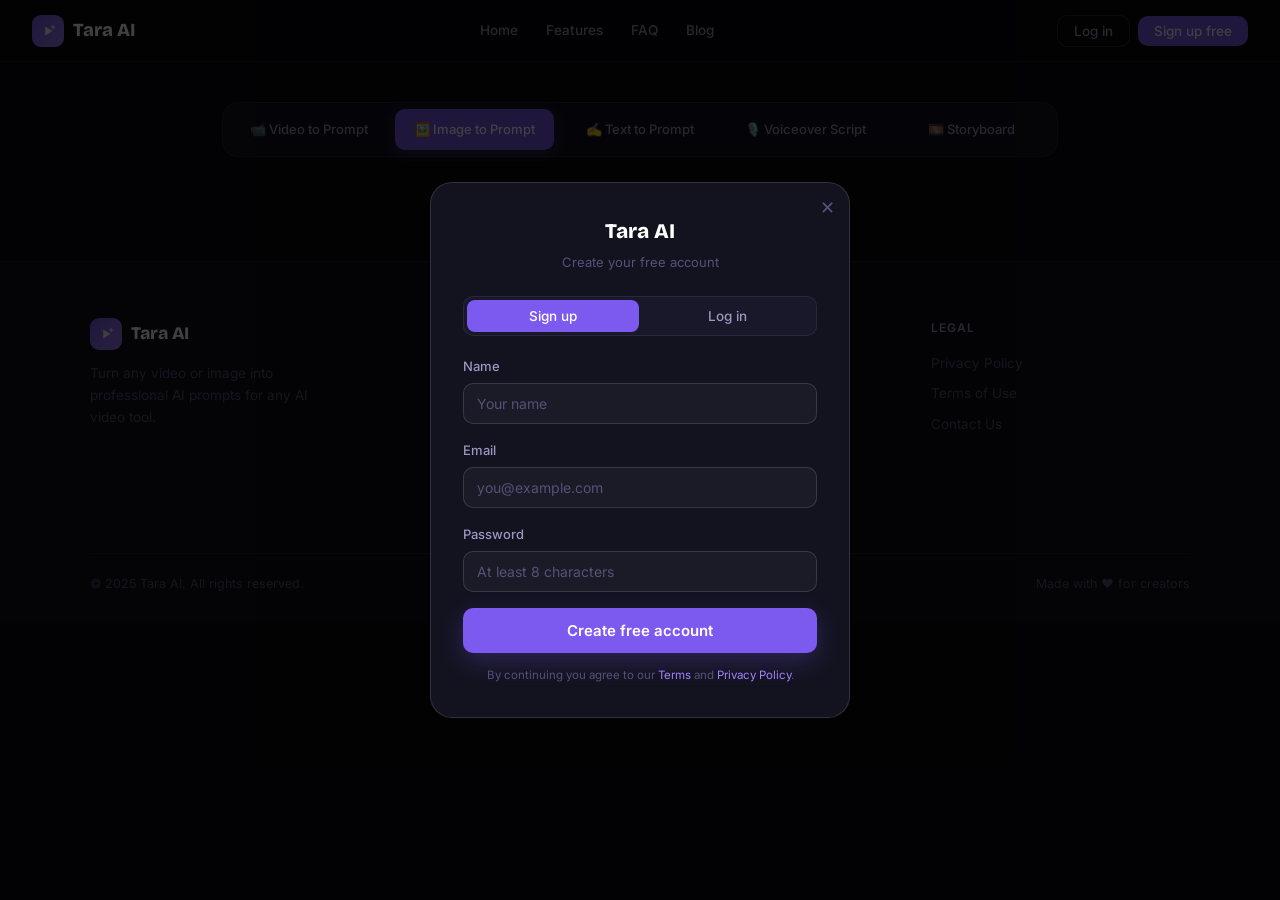
==== image-to-prompt.html @ 5016d5ec "Add files via upload" ====
<!DOCTYPE html>
<html lang="en">
<head>
<meta charset="UTF-8">
<meta name="viewport" content="width=device-width,initial-scale=1.0">
<meta name="description" content="Tara AI — Image to Prompt. Upload any image and get a detailed AI video or image prompt matching its style.">
<title>Image to Prompt — Tara AI</title>
<link rel="preconnect" href="https://fonts.googleapis.com">
<link href="https://fonts.googleapis.com/css2?family=Inter:ital,wght@0,400;0,500;0,600;0,700;1,400&family=Bricolage+Grotesque:wght@700;800&display=swap" rel="stylesheet">
<link rel="stylesheet" href="styles.css">
</head>
<body>
<nav class="nav">
  <a href="index.html" class="nav-logo"><span class="logo-gem"><svg width="18" height="18" viewBox="0 0 32 32" fill="none" xmlns="http://www.w3.org/2000/svg"><path d="M11 8L24 16L11 24V8Z" fill="white"/><path d="M25 4L26.2 7.8L30 9L26.2 10.2L25 14L23.8 10.2L20 9L23.8 7.8L25 4Z" fill="white"/></svg></span>Tara AI</a>
  <div class="nav-links">
    <a href="index.html">Home</a>
    <a href="index.html#features">Features</a>
    <a href="index.html#faq">FAQ</a>
    <a href="index.html#blog">Blog</a>
  </div>
  <div class="nav-right">
    <button class="nbtn ghost" onclick="showAuth('login')">Log in</button>
    <button class="nbtn solid" onclick="showAuth('signup')">Sign up free</button>
  </div>
</nav>

<div id="tools" class="tool-section" style="padding-top:2.5rem">
  <div class="tab-row">
    <a class="tab" href="video-to-prompt.html" target="_blank">📹 Video to Prompt</a>
    <a class="tab on" href="image-to-prompt.html">🖼️ Image to Prompt</a>
    <a class="tab" href="text-to-prompt.html" target="_blank">✍️ Text to Prompt</a>
    <a class="tab" href="voiceover-script.html" target="_blank">🎙️ Voiceover Script</a>
    <a class="tab" href="storyboard.html" target="_blank">🎞️ Storyboard</a>
  </div>

  <!-- ══ IMAGE TO PROMPT ══ -->
  <div class="panel" id="panel-i2p">
    <div class="card">
      <div class="card-hd"><span class="card-hd-ico">🖼️</span><div><h2>Image to Prompt</h2><p>Upload any image — get a detailed AI video prompt</p></div></div>
      <div class="card-bd">
        <div class="upload-z" id="iz" ondragover="event.preventDefault();this.classList.add('drag')" ondragleave="this.classList.remove('drag')" ondrop="dropFile(event,'image','iz','ipv','ifi','ifn','iimg')">
          <input type="file" id="i-inp" accept="image/*" onchange="loadMedia(this,'image','ipv','ifi','ifn','iimg','i-inp','iz')">
          <div class="u-ico">🖼️</div>
          <div class="u-title">Drop image here or tap to upload</div>
          <div class="u-sub">JPG, PNG, WebP, GIF — any size</div>
        </div>
        <div class="preview-wrap" id="ipv">
          <img id="iimg" alt="preview">
          <div class="file-info"><span class="fi-txt" id="ifn">image.jpg</span><button class="fi-rm" onclick="clearMedia('ipv','iimg','i-inp','iz',false)">✕ Remove</button></div>
        </div>
        <br>
        <div class="row2">
          <div class="f"><label>Output type</label>
            <div class="chips" id="i-ot"><div class="chip on" data-v="video prompt">Video Prompt</div><div class="chip" data-v="image prompt">Image Prompt</div><div class="chip" data-v="both">Both</div></div>
          </div>
        </div>
        <div class="f"><label>Extra instructions <span class="opt">(optional)</span></label><input type="text" id="i-ex" placeholder="e.g. add rain, sunset lighting, dramatic score…"></div>
        <button class="gen-btn" id="i-btn" onclick="analyzeImage()" disabled>🖼️ Generate prompt from image</button>
        <div class="load-row" id="i-load"><div class="spin"></div><span class="load-txt" id="i-ltxt">Analyzing image…</span></div>
        <div class="out-wrap" id="i-out">
          <div class="out-hd"><h3>🖼️ Generated prompt</h3><button class="copy-all" onclick="copyAll('i-alltext')">Copy all</button></div>
          <div id="i-scenes"></div>
          <div class="ok-msg" id="i-ok">Copied!</div>
          <button class="reset-btn" onclick="resetPanel('i-out','ipv','iimg','i-inp','iz',false)">↺ Start over</button>
        </div>
      </div>
    </div>
  </div>

</div>
<!-- ── FOOTER ─────────────────────────────────────── -->
<footer>
  <div class="ft">
    <div class="ft-top">
      <div class="ft-brand">
        <div class="nav-logo" style="display:flex;align-items:center;gap:9px;font-family:var(--display);font-weight:800;font-size:1.1rem;margin-bottom:.6rem"><span class="logo-gem"><svg width="18" height="18" viewBox="0 0 32 32" fill="none" xmlns="http://www.w3.org/2000/svg"><path d="M11 8L24 16L11 24V8Z" fill="white"/><path d="M25 4L26.2 7.8L30 9L26.2 10.2L25 14L23.8 10.2L20 9L23.8 7.8L25 4Z" fill="white"/></svg></span> Tara AI</div>
        <p>Turn any video or image into professional AI prompts for any AI video tool.</p>
      </div>
      <div class="ft-col">
        <h4>Tools</h4>
        <a href="video-to-prompt.html" target="_blank">Video to Prompt</a>
        <a href="image-to-prompt.html" target="_blank">Image to Prompt</a>
        <a href="text-to-prompt.html" target="_blank">Text to Prompt</a>
        <a href="voiceover-script.html" target="_blank">Voiceover Script</a>
        <a href="storyboard.html" target="_blank">Storyboard</a>
      </div>
      <div class="ft-col">
        <h4>Legal</h4>
        <a href="privacy.html">Privacy Policy</a>
        <a href="terms.html">Terms of Use</a>
        <a href="mailto:support@tara.ai">Contact Us</a>
      </div>
    </div>
    <div class="ft-bot"><span>© 2025 Tara AI. All rights reserved.</span><span>Made with ❤️ for creators</span></div>
  </div>
</footer>


<!-- ── AUTH MODAL ─────────────────────────────────── -->
<div id="auth-modal" style="display:none;position:fixed;inset:0;background:rgba(0,0,0,.75);z-index:9999;display:flex;align-items:center;justify-content:center;padding:1rem" onclick="if(event.target===this)this.style.display='none'">
  <div style="background:var(--bg2);border:1px solid var(--bd2);border-radius:var(--r3);padding:2rem;width:100%;max-width:420px;position:relative">
    <button onclick="document.getElementById('auth-modal').style.display='none'" style="position:absolute;top:14px;right:14px;background:none;border:none;color:var(--s3);font-size:18px;cursor:pointer">✕</button>
    <div style="text-align:center;margin-bottom:1.5rem">
      <div style="font-family:var(--display);font-weight:800;font-size:1.3rem;color:#fff;margin-bottom:3px">Tara AI</div>
      <div id="auth-sub" style="font-size:13px;color:var(--s3)">Create your free account</div>
    </div>
    <div style="display:flex;background:var(--bg3);border:1px solid var(--bd);border-radius:var(--r);padding:3px;gap:3px;margin-bottom:1.25rem">
      <button id="tab-su" onclick="setAuthTab('signup')" style="flex:1;padding:8px;border-radius:8px;border:none;font-size:13.5px;font-weight:500;background:var(--acc);color:#fff;cursor:pointer">Sign up</button>
      <button id="tab-li" onclick="setAuthTab('login')" style="flex:1;padding:8px;border-radius:8px;border:none;font-size:13.5px;font-weight:500;background:transparent;color:var(--s2);cursor:pointer">Log in</button>
    </div>
    <div id="auth-su">
      <div class="f"><label>Name</label><input type="text" id="au-name" placeholder="Your name"></div>
      <div class="f"><label>Email</label><input type="email" id="au-email" placeholder="you@example.com"></div>
      <div class="f"><label>Password</label><input type="password" id="au-pass" placeholder="At least 8 characters"></div>
      <button class="gen-btn" onclick="doAuth('signup',this)">Create free account</button>
    </div>
    <div id="auth-li" style="display:none">
      <div class="f"><label>Email</label><input type="email" id="li-email" placeholder="you@example.com"></div>
      <div class="f"><label>Password</label><input type="password" id="li-pass" placeholder="Your password"></div>
      <button class="gen-btn" onclick="doAuth('login',this)">Log in</button>
    </div>
    <div id="auth-ok" style="display:none;text-align:center;padding:1.5rem 0">
      <div style="font-size:2.5rem;margin-bottom:.75rem">🎉</div>
      <div style="font-size:16px;font-weight:600;color:#fff;margin-bottom:.4rem" id="auth-ok-title">Account created!</div>
      <div style="font-size:13px;color:var(--s2)">You can now save prompts and access all features.</div>
    </div>
    <div style="font-size:11.5px;color:var(--s3);text-align:center;margin-top:.85rem">By continuing you agree to our <a href="terms.html" style="color:var(--acc2)">Terms</a> and <a href="privacy.html" style="color:var(--acc2)">Privacy Policy</a>.</div>
  </div>
</div>


<script src="app.js"></script>
</body>
</html>
---- styles.css ----
/* ─── TOKENS ─────────────────────────────────────── */
:root{
  --bg:#08080e;
  --bg1:#0e0e18;
  --bg2:#131320;
  --bg3:#18182a;
  --bg4:#1e1e32;
  --s:#f0f0ff;
  --s2:#9898c0;
  --s3:#52527a;
  --s4:#2e2e50;
  --acc:#7c5af0;
  --acc2:#a480ff;
  --acc3:#c9aeff;
  --accs:rgba(124,90,240,.15);
  --accb:rgba(124,90,240,.28);
  --gr:#10b981;
  --grb:rgba(16,185,129,.2);
  --bd:rgba(255,255,255,.07);
  --bd2:rgba(255,255,255,.13);
  --bd3:rgba(255,255,255,.22);
  --r:10px;--r2:16px;--r3:22px;
  --font:'Inter',sans-serif;
  --display:'Bricolage Grotesque',sans-serif;
}
*{box-sizing:border-box;margin:0;padding:0}
html{scroll-behavior:smooth}
body{font-family:var(--font);background:var(--bg);color:var(--s);overflow-x:hidden;line-height:1.6}
a{text-decoration:none;color:inherit}
button{font-family:var(--font);cursor:pointer}
input,textarea,select{font-family:var(--font)}

/* ─── NAV ────────────────────────────────────────── */
.nav{height:62px;display:flex;align-items:center;justify-content:space-between;padding:0 2rem;background:rgba(8,8,14,.8);backdrop-filter:blur(20px);border-bottom:1px solid var(--bd);position:sticky;top:0;z-index:999}
.nav-logo{display:flex;align-items:center;gap:9px;font-family:var(--display);font-weight:800;font-size:1.15rem;color:#fff}
.logo-gem{width:32px;height:32px;border-radius:9px;background:linear-gradient(135deg,#7c5af0,#a480ff);display:flex;align-items:center;justify-content:center;font-size:16px}
.nav-links{display:flex;gap:2px}
.nav-links a{padding:6px 13px;border-radius:var(--r);font-size:13.5px;font-weight:500;color:var(--s2);transition:all .12s}
.nav-links a:hover,.nav-links a.on{color:#fff;background:rgba(255,255,255,.07)}
.nav-right{display:flex;gap:8px;align-items:center}
.nbtn{padding:7px 16px;border-radius:var(--r);font-size:13.5px;font-weight:500;border:none;transition:all .12s}
.nbtn.ghost{background:transparent;color:var(--s2);border:1px solid var(--bd2)}
.nbtn.ghost:hover{color:#fff;border-color:var(--bd3)}
.nbtn.solid{background:var(--acc);color:#fff}
.nbtn.solid:hover{background:#6b48e0}

/* ─── HERO ───────────────────────────────────────── */
.hero{padding:7rem 2rem 5rem;text-align:center;position:relative;overflow:hidden}
.hero-glow{position:absolute;top:-60px;left:50%;transform:translateX(-50%);width:800px;height:500px;background:radial-gradient(ellipse at 50% 40%,rgba(124,90,240,.18) 0%,transparent 65%);pointer-events:none}
.hero-eyebrow{display:inline-flex;align-items:center;gap:7px;font-size:12.5px;font-weight:600;color:var(--acc3);background:var(--accs);border:1px solid var(--accb);padding:5px 14px;border-radius:30px;margin-bottom:1.4rem;letter-spacing:.02em}
.hero h1{font-family:var(--display);font-weight:800;font-size:clamp(2.4rem,6.5vw,4.2rem);line-height:1.06;color:#fff;margin-bottom:1.25rem;letter-spacing:-.02em}
.hero h1 mark{background:linear-gradient(135deg,var(--acc2),var(--acc3));-webkit-background-clip:text;background-clip:text;color:transparent;background-color:transparent}
.hero-sub{font-size:1.05rem;color:var(--s2);max-width:560px;margin:0 auto 2.2rem;line-height:1.75}
.hero-btns{display:flex;gap:11px;justify-content:center;flex-wrap:wrap;margin-bottom:2.2rem}
.hbtn{padding:13px 28px;border-radius:var(--r2);font-size:15px;font-weight:600;border:none;display:inline-flex;align-items:center;gap:8px;transition:all .15s}
.hbtn.p{background:var(--acc);color:#fff;box-shadow:0 10px 30px rgba(124,90,240,.3)}
.hbtn.p:hover{background:#6b48e0;transform:translateY(-2px)}
.hbtn.s{background:transparent;color:var(--s);border:1px solid var(--bd2)}
.hbtn.s:hover{border-color:var(--bd3);color:#fff}
.platforms{display:flex;gap:7px;justify-content:center;flex-wrap:wrap}
.pl{background:var(--bg2);border:1px solid var(--bd);border-radius:30px;padding:5px 14px;font-size:12.5px;color:var(--s3);font-weight:500;transition:all .12s}
.pl:hover{border-color:var(--bd2);color:var(--s2)}
.pl.hot{border-color:var(--accb);color:var(--acc3);background:var(--accs)}

/* ─── TOOL TABS ──────────────────────────────────── */
.tool-section{padding:2rem 2rem 5rem;max-width:900px;margin:0 auto}
.tab-row{display:flex;gap:6px;flex-wrap:wrap;background:var(--bg2);border:1px solid var(--bd);border-radius:var(--r2);padding:6px;margin-bottom:1.5rem}
.tab{flex:1;min-width:120px;padding:10px 14px;border-radius:var(--r);border:none;background:transparent;color:var(--s2);font-size:13px;font-weight:500;cursor:pointer;transition:all .12s;display:flex;align-items:center;justify-content:center;gap:7px;white-space:nowrap}
.tab:hover{color:#fff;background:rgba(255,255,255,.06)}
.tab.on{background:var(--acc);color:#fff;box-shadow:0 4px 14px rgba(124,90,240,.3)}
.tab .new{font-size:9px;font-weight:700;background:rgba(255,255,255,.25);padding:1px 6px;border-radius:8px}

/* ─── PANELS ─────────────────────────────────────── */
.panel{display:none}
.panel.on{display:block}

/* ─── CARDS ──────────────────────────────────────── */
.card{background:var(--bg2);border:1px solid var(--bd);border-radius:var(--r3);overflow:hidden}
.card-hd{padding:1.1rem 1.4rem .9rem;border-bottom:1px solid var(--bd);display:flex;align-items:center;gap:12px}
.card-hd-ico{width:38px;height:38px;border-radius:10px;background:var(--accs);border:1px solid var(--accb);display:flex;align-items:center;justify-content:center;font-size:1.2rem;flex-shrink:0}
.card-hd h2{font-size:1rem;font-weight:600;color:#fff}
.card-hd p{font-size:12px;color:var(--s3)}
.card-bd{padding:1.4rem}

/* ─── FORM ───────────────────────────────────────── */
.f{margin-bottom:1rem}
.f label{display:flex;align-items:center;gap:6px;font-size:13px;font-weight:500;color:var(--s2);margin-bottom:6px}
.f label .opt{font-size:11px;color:var(--s3);font-weight:400}
.f input,.f textarea,.f select{width:100%;font-size:14px;padding:11px 13px;border:1px solid var(--bd2);border-radius:var(--r);background:rgba(255,255,255,.035);color:var(--s);outline:none;transition:border-color .15s;resize:none}
.f input::placeholder,.f textarea::placeholder{color:var(--s3)}
.f input:focus,.f textarea:focus,.f select:focus{border-color:var(--acc);background:rgba(124,90,240,.06)}
.f select{appearance:none;background-image:url("data:image/svg+xml,%3Csvg xmlns='http://www.w3.org/2000/svg' width='12' height='7'%3E%3Cpath d='M1 1l5 5 5-5' stroke='%2352527a' stroke-width='1.5' fill='none'/%3E%3C/svg%3E");background-repeat:no-repeat;background-position:right 12px center;padding-right:32px;background-color:rgba(255,255,255,.035)}
.row2{display:grid;grid-template-columns:1fr 1fr;gap:12px}
.chips{display:flex;flex-wrap:wrap;gap:7px}
.chip{padding:6px 13px;border-radius:20px;border:1px solid var(--bd2);background:transparent;color:var(--s2);font-size:13px;font-weight:500;cursor:pointer;user-select:none;transition:all .12s}
.chip:hover{border-color:var(--bd3);color:#fff}
.chip.on{background:var(--accs);border-color:var(--accb);color:var(--acc3)}

/* ─── UPLOAD ─────────────────────────────────────── */
.upload-z{border:1.5px dashed var(--bd2);border-radius:var(--r2);padding:2.25rem 1.25rem;text-align:center;cursor:pointer;transition:all .15s;position:relative;background:rgba(255,255,255,.02)}
.upload-z:hover,.upload-z.drag{border-color:var(--accb);background:var(--accs)}
.upload-z input{position:absolute;inset:0;opacity:0;cursor:pointer;width:100%;height:100%}
.upload-z .u-ico{font-size:2rem;margin-bottom:.6rem;color:var(--s3)}
.upload-z .u-title{font-size:14.5px;font-weight:600;color:var(--s);margin-bottom:4px}
.upload-z .u-sub{font-size:12.5px;color:var(--s3)}
.preview-wrap{display:none;margin-top:.85rem}
.preview-wrap video,.preview-wrap img{width:100%;border-radius:var(--r);background:#000;max-height:220px;object-fit:cover;display:block}
.file-info{display:flex;align-items:center;gap:8px;margin-top:.6rem;padding:.6rem .85rem;background:rgba(16,185,129,.1);border:1px solid rgba(16,185,129,.25);border-radius:var(--r)}
.file-info .fi-txt{font-size:12.5px;color:var(--gr);flex:1}
.fi-rm{font-size:12px;color:var(--s3);cursor:pointer;background:none;border:none;padding:2px 6px}
.fi-rm:hover{color:var(--s)}

/* ─── GEN BTN ────────────────────────────────────── */
.gen-btn{width:100%;padding:13px;background:var(--acc);color:#fff;border:none;border-radius:var(--r);font-size:15px;font-weight:600;margin-top:.25rem;transition:all .15s;display:flex;align-items:center;justify-content:center;gap:9px;box-shadow:0 8px 24px rgba(124,90,240,.25)}
.gen-btn:hover:not(:disabled){background:#6b48e0;transform:translateY(-1px)}
.gen-btn:disabled{opacity:.45;cursor:not-allowed;transform:none}

/* ─── LOADING ────────────────────────────────────── */
.load-row{display:none;align-items:center;gap:10px;padding:.8rem 0}
.spin{width:18px;height:18px;border:2px solid var(--bd2);border-top-color:var(--acc);border-radius:50%;animation:spin .7s linear infinite;flex-shrink:0}
@keyframes spin{to{transform:rotate(360deg)}}
.load-txt{font-size:13.5px;color:var(--s2)}

/* ─── OUTPUT ─────────────────────────────────────── */
.out-wrap{display:none;margin-top:1.4rem}
.out-hd{display:flex;align-items:center;justify-content:space-between;margin-bottom:1rem}
.out-hd h3{font-size:14.5px;font-weight:600;color:#fff;display:flex;align-items:center;gap:8px}
.cnt-badge{font-size:11px;font-weight:600;background:var(--grb);border:1px solid rgba(16,185,129,.3);color:var(--gr);padding:3px 10px;border-radius:20px}
.copy-all{padding:7px 14px;background:var(--bg3);border:1px solid var(--bd2);border-radius:var(--r);font-size:12.5px;color:var(--s2);cursor:pointer;transition:all .12s}
.copy-all:hover{border-color:var(--accb);color:var(--acc3)}

.sc{background:var(--bg3);border:1px solid var(--bd);border-radius:var(--r2);margin-bottom:10px;overflow:hidden}
.sc-hd{padding:.65rem 1.1rem;background:var(--bg4);border-bottom:1px solid var(--bd);display:flex;align-items:center;justify-content:space-between}
.sc-num{font-size:12px;font-weight:600;color:var(--acc3);background:var(--accs);border:1px solid var(--accb);padding:2px 10px;border-radius:10px}
.sc-plat{font-size:12px;color:var(--s3)}
.sc-body{padding:1rem 1.1rem}
.sc-frame{width:100%;aspect-ratio:16/9;border-radius:var(--r);overflow:hidden;margin-bottom:.85rem;background:var(--bg);border:1px solid var(--bd)}
.sc-frame canvas,.sc-frame img{width:100%;height:100%;display:block;object-fit:cover}
.lbl{font-size:11px;font-weight:600;text-transform:uppercase;letter-spacing:.07em;color:var(--s3);margin-bottom:5px;margin-top:.85rem}
.lbl:first-child{margin-top:0}
.prompt-box{font-size:13.5px;color:var(--s);line-height:1.75;background:rgba(255,255,255,.03);border:1px solid var(--bd);border-radius:var(--r);padding:.85rem 1rem}
.vo-box{font-size:13.5px;color:var(--s);line-height:1.75;background:var(--accs);border:1px solid var(--accb);border-radius:var(--r);padding:.85rem 1rem}
.tag-row{display:flex;flex-wrap:wrap;gap:5px;margin-top:6px}
.t{font-size:11.5px;color:var(--s2);background:var(--bg4);border:1px solid var(--bd);border-radius:10px;padding:3px 9px}
.cp-sc{padding:5px 12px;background:transparent;border:1px solid var(--bd2);border-radius:var(--r);font-size:12px;color:var(--s2);cursor:pointer;margin-top:.85rem;transition:all .12s}
.cp-sc:hover{border-color:var(--accb);color:var(--acc3)}
.ok-msg{font-size:12.5px;color:var(--gr);margin-top:6px;display:none;font-weight:500}
.reset-btn{width:100%;padding:10px;background:transparent;border:1px solid var(--bd2);border-radius:var(--r);font-size:13.5px;color:var(--s2);cursor:pointer;margin-top:.6rem;transition:all .12s}
.reset-btn:hover{border-color:var(--bd3);color:#fff}

/* ─── TIP BOX ────────────────────────────────────── */
.tip{background:var(--accs);border:1px solid var(--accb);border-radius:var(--r);padding:.9rem 1rem;margin-bottom:1.1rem;font-size:13.5px;color:var(--acc3);line-height:1.65}
.tip strong{color:#fff;font-weight:600}

/* ─── FEATURES SECTION ───────────────────────────── */
.feat-section{padding:4rem 2rem;max-width:1100px;margin:0 auto}
.sec-label{font-size:11.5px;font-weight:600;letter-spacing:.1em;text-transform:uppercase;color:var(--acc2);margin-bottom:.85rem}
.sec-title{font-family:var(--display);font-weight:800;font-size:clamp(1.6rem,4vw,2.4rem);color:#fff;line-height:1.15;margin-bottom:.85rem}
.sec-title mark{background:linear-gradient(135deg,var(--acc2),var(--acc3));-webkit-background-clip:text;background-clip:text;color:transparent;background-color:transparent}
.sec-sub{font-size:1rem;color:var(--s2);max-width:560px;line-height:1.75}
.feat-grid{display:grid;grid-template-columns:repeat(3,1fr);gap:15px;margin-top:2rem}
.fc{background:var(--bg2);border:1px solid var(--bd);border-radius:var(--r3);padding:1.5rem;transition:all .15s}
.fc:hover{border-color:var(--accb);transform:translateY(-2px)}
.fc-ico{width:44px;height:44px;border-radius:13px;background:var(--accs);border:1px solid var(--accb);display:flex;align-items:center;justify-content:center;font-size:1.3rem;margin-bottom:1rem}
.fc h3{font-size:15px;font-weight:600;color:#fff;margin-bottom:.4rem}
.fc p{font-size:13.5px;color:var(--s2);line-height:1.65}

/* ─── PLATFORM SECTION ───────────────────────────── */
.pl-section{padding:4rem 2rem;max-width:1100px;margin:0 auto}
.pl-grid{display:grid;grid-template-columns:repeat(3,1fr);gap:14px;margin-top:2rem}
.pc{background:var(--bg2);border:1px solid var(--bd);border-radius:var(--r2);padding:1.4rem;display:flex;gap:13px;align-items:flex-start;transition:all .15s}
.pc:hover{border-color:var(--bd2);transform:translateY(-1px)}
.pc-ico{width:40px;height:40px;border-radius:11px;display:flex;align-items:center;justify-content:center;font-size:1.3rem;flex-shrink:0}
.ico-p{background:linear-gradient(135deg,rgba(124,90,240,.25),rgba(164,128,255,.1))}
.ico-b{background:linear-gradient(135deg,rgba(59,130,246,.25),rgba(147,197,253,.1))}
.ico-g{background:linear-gradient(135deg,rgba(16,185,129,.25),rgba(110,231,183,.1))}
.ico-o{background:linear-gradient(135deg,rgba(245,158,11,.25),rgba(252,211,77,.1))}
.ico-r{background:linear-gradient(135deg,rgba(239,68,68,.25),rgba(252,165,165,.1))}
.ico-t{background:linear-gradient(135deg,rgba(20,184,166,.25),rgba(94,234,212,.1))}
.pc h4{font-size:14px;font-weight:600;color:#fff;margin-bottom:3px;display:flex;align-items:center;gap:7px}
.pc p{font-size:12.5px;color:var(--s3);line-height:1.55}
.new-pill{font-size:9.5px;font-weight:700;background:var(--acc);color:#fff;padding:2px 7px;border-radius:8px;letter-spacing:.03em}

/* ─── STATS ──────────────────────────────────────── */
.stats-band{padding:4rem 2rem;border-top:1px solid var(--bd);border-bottom:1px solid var(--bd)}
.stats-inner{max-width:800px;margin:0 auto;display:grid;grid-template-columns:repeat(3,1fr);gap:1px;background:var(--bd);border:1px solid var(--bd);border-radius:var(--r2);overflow:hidden}
.stat{background:var(--bg2);padding:1.75rem;text-align:center}
.stat-n{font-family:var(--display);font-size:2.4rem;font-weight:800;color:#fff;line-height:1}
.stat-l{font-size:13px;color:var(--s3);margin-top:.4rem}

/* ─── HOW IT WORKS ───────────────────────────────── */
.how-section{padding:4rem 2rem;max-width:1100px;margin:0 auto}
.steps{display:grid;grid-template-columns:repeat(3,1fr);gap:16px;margin-top:2rem;position:relative}
.step{background:var(--bg2);border:1px solid var(--bd);border-radius:var(--r3);padding:1.5rem}
.sn{width:34px;height:34px;border-radius:50%;background:var(--accs);border:1px solid var(--accb);color:var(--acc2);font-weight:700;font-size:14px;display:flex;align-items:center;justify-content:center;margin-bottom:1rem}
.step h3{font-size:15px;font-weight:600;color:#fff;margin-bottom:.4rem}
.step p{font-size:13.5px;color:var(--s2);line-height:1.65}

/* ─── FAQ ────────────────────────────────────────── */
.faq-section{padding:4rem 2rem;max-width:720px;margin:0 auto}
.faq-item{border-bottom:1px solid var(--bd);padding:1.1rem 0}
.fq{font-size:15px;font-weight:600;color:#fff;cursor:pointer;display:flex;justify-content:space-between;align-items:center;gap:12px;user-select:none}
.fq-icon{color:var(--s3);font-size:18px;transition:transform .2s;flex-shrink:0}
.fa{font-size:13.5px;color:var(--s2);margin-top:8px;line-height:1.75;display:none}
.faq-item.open .fa{display:block}
.faq-item.open .fq-icon{transform:rotate(45deg)}

/* ─── CTA ────────────────────────────────────────── */
.cta-section{padding:3rem 2rem 5rem}
.cta-box{background:linear-gradient(135deg,rgba(124,90,240,.16),rgba(164,128,255,.07));border:1px solid var(--accb);border-radius:24px;padding:4rem 2rem;text-align:center;max-width:1100px;margin:0 auto}
.cta-box h2{font-family:var(--display);font-size:clamp(1.6rem,4vw,2.4rem);font-weight:800;color:#fff;margin-bottom:.75rem}
.cta-box p{font-size:1rem;color:var(--s2);margin-bottom:2rem}

/* ─── FOOTER ─────────────────────────────────────── */
footer{background:var(--bg1);border-top:1px solid var(--bd);padding:3.5rem 2rem 1.75rem}
.ft{max-width:1100px;margin:0 auto}
.ft-top{display:grid;grid-template-columns:2fr 1fr 1fr;gap:2rem;margin-bottom:3rem}
.ft-brand p{font-size:13.5px;color:var(--s3);margin-top:.75rem;max-width:240px;line-height:1.65}
.ft-col h4{font-size:12px;font-weight:600;color:var(--s2);text-transform:uppercase;letter-spacing:.09em;margin-bottom:1rem}
.ft-col a{display:block;font-size:13.5px;color:var(--s3);margin-bottom:.55rem;transition:color .12s}
.ft-col a:hover{color:var(--s)}
.ft-bot{border-top:1px solid var(--bd);padding-top:1.25rem;display:flex;align-items:center;justify-content:space-between;font-size:12.5px;color:var(--s3)}

/* ─── MISC ───────────────────────────────────────── */
.divider{height:1px;background:var(--bd);max-width:1100px;margin:0 auto}
canvas{display:none}

@media(max-width:768px){
  .nav-links,.nav-right .nbtn.ghost{display:none}
  .feat-grid,.steps,.pl-grid{grid-template-columns:1fr}
  .stats-inner{grid-template-columns:1fr}
  .ft-top{grid-template-columns:1fr 1fr}
  .row2{grid-template-columns:1fr}
  .tab{font-size:12px;padding:8px 10px;min-width:0}
}
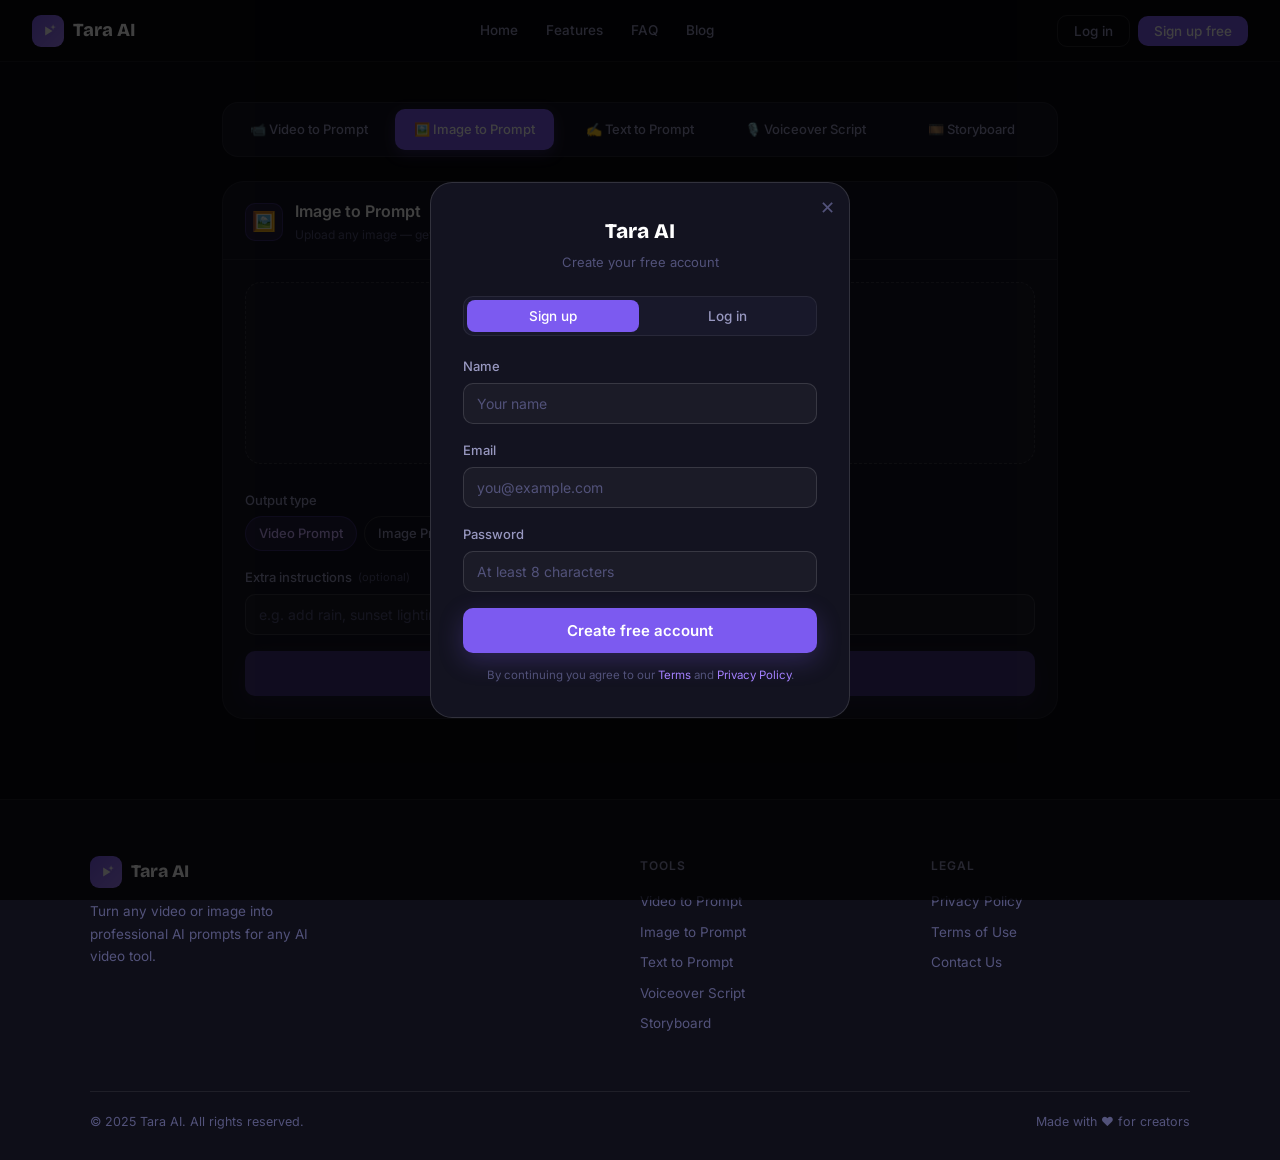
==== commit bd6864dd: "Add files via upload" ====
--- a/image-to-prompt.html
+++ b/image-to-prompt.html
@@ -34,7 +34,7 @@
   </div>
 
   <!-- ══ IMAGE TO PROMPT ══ -->
-  <div class="panel" id="panel-i2p">
+  <div class="panel on" id="panel-i2p">
     <div class="card">
       <div class="card-hd"><span class="card-hd-ico">🖼️</span><div><h2>Image to Prompt</h2><p>Upload any image — get a detailed AI video prompt</p></div></div>
       <div class="card-bd">
